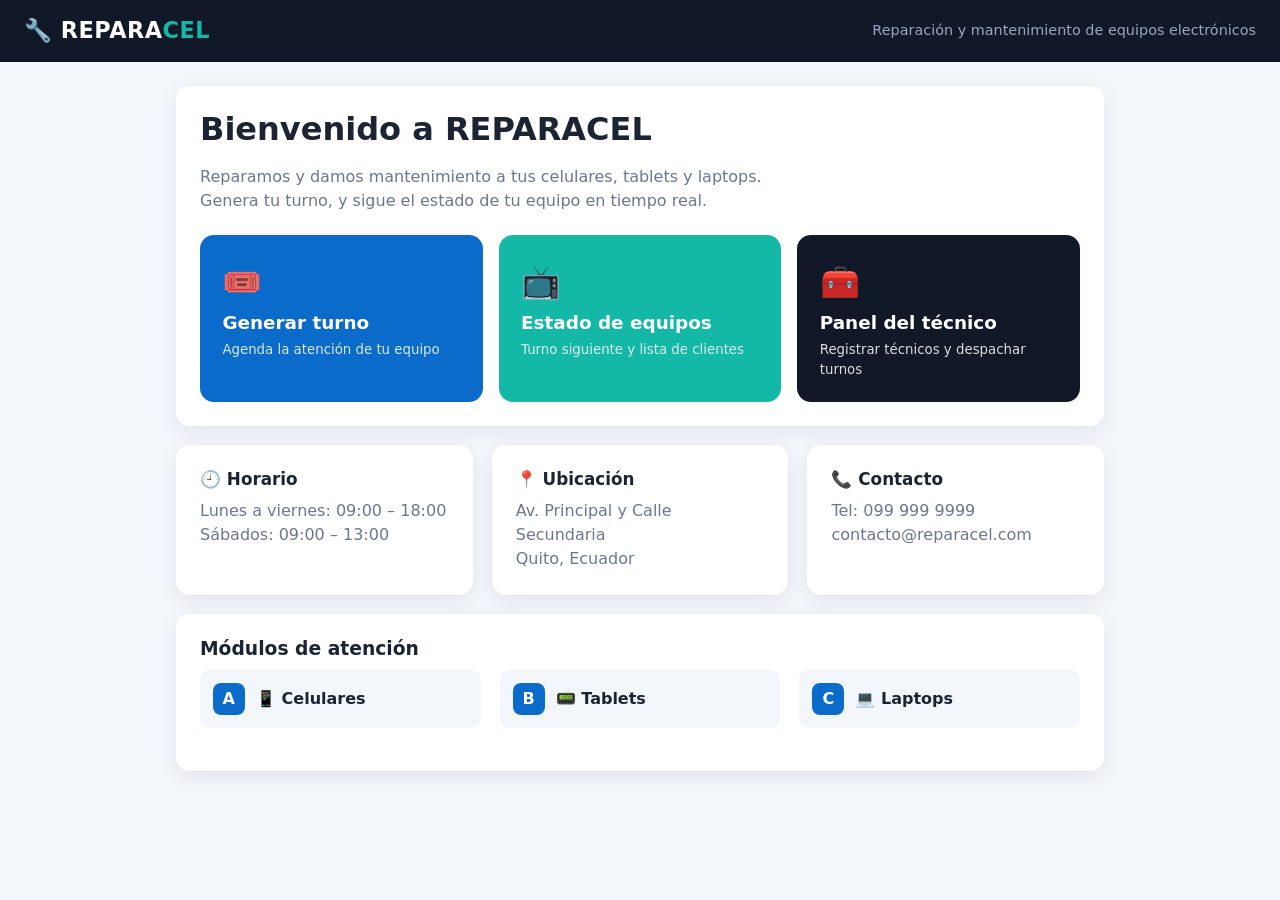
==== index.html @ 3fe68498 "CORRECION" ====
<!DOCTYPE html>
<html lang="es">
<head>
  <meta charset="UTF-8">
  <meta name="viewport" content="width=device-width, initial-scale=1">
  <title>REPARACEL | Toma de turnos</title>
  <link rel="stylesheet" href="styles.css">
</head>
<body data-page="index">

  <header class="topbar">
    <a class="brand" href="index.html">🔧 REPARA<span>CEL</span></a>
    <span class="topbar-sub">Reparación y mantenimiento de equipos electrónicos</span>
  </header>

  <main class="container">

    <!-- ========== PANTALLA 1: INICIO ========== -->
    <section id="vista-inicio">
      <div class="hero card">
        <h1>Bienvenido a REPARACEL</h1>
        <p>Reparamos y damos mantenimiento a tus celulares, tablets y laptops.
           Genera tu turno, y sigue el estado de tu equipo en tiempo real.</p>

        <div class="acciones">
          <a class="btn-grande" href="#turno" id="btn-generar">
            <span class="ico">🎟️</span><strong>Generar turno</strong><small>Agenda la atención de tu equipo</small>
          </a>
          <a class="btn-grande alt" href="pantalla.html">
            <span class="ico">📺</span><strong>Estado de equipos</strong><small>Turno siguiente y lista de clientes</small>
          </a>
          <a class="btn-grande dark" href="tecnico.html">
            <span class="ico">🧰</span><strong>Panel del técnico</strong><small>Registrar técnicos y despachar turnos</small>
          </a>
        </div>
      </div>

      <div class="grid-3">
        <article class="card info">
          <h3>🕘 Horario</h3>
          <p>Lunes a viernes: 09:00 – 18:00<br>Sábados: 09:00 – 13:00</p>
        </article>
        <article class="card info">
          <h3>📍 Ubicación</h3>
          <p>Av. Principal y Calle Secundaria<br>Quito, Ecuador</p>
        </article>
        <article class="card info">
          <h3>📞 Contacto</h3>
          <p>Tel: 099 999 9999<br>contacto@reparacel.com</p>
        </article>
      </div>

      <div class="card">
        <h3>Módulos de atención</h3>
        <div class="grid-3">
          <div class="mod-info"><span class="letra">A</span> 📱 Celulares</div>
          <div class="mod-info"><span class="letra">B</span> 📟 Tablets</div>
          <div class="mod-info"><span class="letra">C</span> 💻 Laptops</div>
        </div>
      </div>
    </section>

    <!-- ========== PANTALLA 2: GENERAR TURNO ========== -->
    <section id="vista-turno" hidden>
      <a class="volver" href="#">← Volver al inicio</a>

      <div class="card form-card" id="bloque-form">
        <h2>Generar turno</h2>
        <form id="form-turno" novalidate>
          <label for="cedula">Cédula</label>
          <input id="cedula" name="cedula" inputmode="numeric" maxlength="10" placeholder="10 dígitos" autocomplete="off" required>

          <label>Tipo de dispositivo</label>
          <div class="opciones">
            <label class="opcion"><input type="radio" name="dispositivo" value="celular" checked><span>📱<br>Celular</span></label>
            <label class="opcion"><input type="radio" name="dispositivo" value="tablet"><span>📟<br>Tablet</span></label>
            <label class="opcion"><input type="radio" name="dispositivo" value="laptop"><span>💻<br>Laptop</span></label>
          </div>
          <p class="hint" id="hint-modulo">Se asignará al Módulo A</p>

          <label for="dano">Daño o servicio requerido</label>
          <select id="dano" name="dano" required></select>

          <p class="error" id="error-form" role="alert"></p>
          <button class="btn" type="submit">Generar mi turno</button>
        </form>
      </div>

      <div class="card ticket" id="bloque-ticket" hidden>
        <p class="ticket-label">Tu turno es</p>
        <div class="ticket-codigo" id="ticket-codigo">A-001</div>
        <p id="ticket-detalle"></p>
        <div class="acciones-fila">
          <a class="btn" href="pantalla.html">Ver estado de equipos</a>
          <button class="btn secundario" id="btn-otro" type="button">Generar otro turno</button>
        </div>
      </div>
    </section>

  </main>

  <script src="app.js"></script>
</body>
</html>
---- styles.css ----
:root {
  --bg: #f3f6fb;
  --card: #ffffff;
  --text: #1c2433;
  --muted: #6b7690;
  --primary: #0b6bcb;
  --primary-d: #084f97;
  --accent: #14b8a6;
  --dark: #111827;
  --border: #e3e8f2;
  --espera: #f59e0b;
  --siguiente: #0b6bcb;
  --reparando: #8b5cf6;
  --listo: #16a34a;
  --danger: #dc2626;
  --radius: 14px;
  --shadow: 0 6px 20px rgba(20, 35, 70, .08);
}

* { box-sizing: border-box; }

body {
  margin: 0;
  font-family: "Segoe UI", system-ui, -apple-system, Roboto, sans-serif;
  background: var(--bg);
  color: var(--text);
  line-height: 1.5;
}

[hidden] { display: none !important; }
a { color: inherit; text-decoration: none; }

/* ---------- Barra superior ---------- */
.topbar {
  display: flex; align-items: center; justify-content: space-between; flex-wrap: wrap; gap: .6rem;
  padding: .9rem 1.5rem;
  background: var(--dark); color: #fff;
}
.brand { font-size: 1.4rem; font-weight: 800; letter-spacing: .5px; }
.brand span { color: var(--accent); }
.topbar-sub { color: #9aa6c2; font-size: .9rem; }
.topbar-right { display: flex; align-items: center; gap: 1rem; flex-wrap: wrap; }
.link-top { color: #cbd5f0; font-size: .9rem; }
.link-top:hover { color: #fff; }
.reloj { font-variant-numeric: tabular-nums; font-weight: 600; }
.chip { background: #1f2a44; padding: .25rem .7rem; border-radius: 99px; font-size: .8rem; }

/* ---------- Layout ---------- */
.container { max-width: 960px; margin: 0 auto; padding: 1.5rem 1rem 3rem; }
.container.wide { max-width: 1280px; }
.card { background: var(--card); border-radius: var(--radius); box-shadow: var(--shadow); padding: 1.5rem; margin-bottom: 1.2rem; }
.card-head { display: flex; justify-content: space-between; align-items: center; flex-wrap: wrap; gap: .8rem; margin-bottom: .8rem; }
h1, h2, h3 { margin: 0 0 .6rem; line-height: 1.2; }
.mt { margin-top: 1.6rem; }
.grid-3 { display: grid; gap: 1.2rem; grid-template-columns: repeat(auto-fit, minmax(220px, 1fr)); margin-bottom: 1.2rem; }
.grid-3 .card { margin-bottom: 0; }
.grid-tec { display: grid; gap: 1.2rem; grid-template-columns: 360px 1fr; align-items: start; }
@media (max-width: 900px) { .grid-tec { grid-template-columns: 1fr; } }

/* ---------- Inicio ---------- */
.hero h1 { font-size: 2rem; }
.hero p { color: var(--muted); max-width: 60ch; }
.acciones { display: grid; gap: 1rem; grid-template-columns: repeat(auto-fit, minmax(230px, 1fr)); margin-top: 1.4rem; }
.btn-grande {
  display: flex; flex-direction: column; gap: .2rem; padding: 1.4rem;
  border-radius: var(--radius); color: #fff; background: var(--primary);
  transition: transform .15s, box-shadow .15s;
}
.btn-grande:hover { transform: translateY(-3px); box-shadow: 0 10px 24px rgba(11, 107, 203, .35); }
.btn-grande.alt { background: var(--accent); }
.btn-grande.dark { background: var(--dark); }
.btn-grande .ico { font-size: 2rem; }
.btn-grande strong { font-size: 1.15rem; }
.btn-grande small { opacity: .85; }
.info h3 { font-size: 1.05rem; }
.info p { margin: 0; color: var(--muted); }
.mod-info { display: flex; align-items: center; gap: .7rem; font-weight: 600; padding: .8rem; background: var(--bg); border-radius: 10px; }
.letra { display: inline-grid; place-items: center; width: 2rem; height: 2rem; border-radius: 8px; background: var(--primary); color: #fff; font-weight: 800; }

/* ---------- Formularios ---------- */
.form-card { max-width: 560px; margin-inline: auto; }
.volver { display: inline-block; margin-bottom: 1rem; color: var(--primary); font-weight: 600; }
label { display: block; font-weight: 600; margin: 1rem 0 .35rem; font-size: .92rem; }
input[type="text"], input:not([type]), input[inputmode], textarea, select {
  width: 100%; padding: .7rem .8rem; border: 1.5px solid var(--border); border-radius: 10px;
  font: inherit; background: #fff; color: inherit;
}
input:focus, textarea:focus, select:focus { outline: none; border-color: var(--primary); box-shadow: 0 0 0 3px rgba(11, 107, 203, .15); }
textarea { resize: vertical; }

.opciones { display: grid; grid-template-columns: repeat(3, 1fr); gap: .7rem; }
.opcion { margin: 0; cursor: pointer; }
.opcion input { position: absolute; opacity: 0; }
.opcion span {
  display: block; text-align: center; padding: .9rem .4rem; border: 2px solid var(--border);
  border-radius: 12px; font-weight: 600; transition: .15s;
}
.opcion input:checked + span { border-color: var(--primary); background: #eaf3ff; color: var(--primary-d); }
.hint { color: var(--muted); font-size: .88rem; margin: .5rem 0 0; }
.error { color: var(--danger); font-size: .9rem; min-height: 1.2rem; margin: .8rem 0 0; font-weight: 600; }

.checks { display: grid; gap: .4rem; }
.checks label { margin: 0; font-weight: 500; display: flex; align-items: center; gap: .5rem; }

.btn {
  display: inline-block; border: 0; cursor: pointer; font: inherit; font-weight: 700;
  background: var(--primary); color: #fff; padding: .8rem 1.4rem; border-radius: 10px; transition: .15s;
}
.btn:hover { background: var(--primary-d); }
.btn.secundario { background: #e8edf7; color: var(--text); }
.btn.secundario:hover { background: #d9e0ef; }
.btn.peligro { background: #fde8e8; color: var(--danger); }
.btn.peligro:hover { background: #fbd0d0; }
form .btn { width: 100%; margin-top: .6rem; }
.acciones-fila { display: flex; gap: .8rem; flex-wrap: wrap; justify-content: center; margin-top: 1rem; }

/* ---------- Ticket ---------- */
.ticket { max-width: 460px; margin: 0 auto; text-align: center; border: 3px dashed var(--primary); }
.ticket-label { margin: 0; color: var(--muted); }
.ticket-codigo { font-size: 4.5rem; font-weight: 900; color: var(--primary); letter-spacing: 2px; }

/* ---------- Tablas ---------- */
.tabla-wrap { overflow-x: auto; }
table { width: 100%; border-collapse: collapse; min-width: 640px; }
th { text-align: left; font-size: .8rem; text-transform: uppercase; letter-spacing: .5px; color: var(--muted); padding: .6rem .7rem; border-bottom: 2px solid var(--border); }
td { padding: .7rem; border-bottom: 1px solid var(--border); vertical-align: middle; }
tbody tr:hover { background: #fafcff; }
td.codigo { font-weight: 800; font-size: 1.05rem; }
td.vacio { text-align: center; color: var(--muted); padding: 2rem; }

.badge { display: inline-block; padding: .25rem .7rem; border-radius: 99px; font-size: .8rem; font-weight: 700; color: #fff; }
.badge.espera { background: var(--espera); }
.badge.siguiente { background: var(--siguiente); }
.badge.reparando { background: var(--reparando); }
.badge.listo { background: var(--listo); }
.leyenda { display: flex; gap: .4rem; flex-wrap: wrap; }

@keyframes flash { 0% { background: #fff6c7; } 100% { background: transparent; } }
tr.flash { animation: flash 1.6s ease-out; }

/* ---------- Pantalla cliente: módulos ---------- */
.modulos { display: grid; gap: 1.2rem; grid-template-columns: repeat(auto-fit, minmax(280px, 1fr)); margin-bottom: 1.2rem; }
.modulo { background: var(--card); border-radius: var(--radius); box-shadow: var(--shadow); overflow: hidden; }
.modulo-head { display: flex; align-items: center; justify-content: space-between; padding: .9rem 1.2rem; background: var(--dark); color: #fff; }
.modulo-head strong { font-size: 1.1rem; }
.modulo-body { padding: 1.2rem; display: grid; gap: .9rem; }
.slot { display: flex; justify-content: space-between; align-items: center; }
.slot small { color: var(--muted); display: block; text-transform: uppercase; letter-spacing: .5px; font-size: .72rem; }
.slot .num { font-size: 2.6rem; font-weight: 900; line-height: 1; }
.slot .num.siguiente { color: var(--siguiente); }
.slot .num.reparando { color: var(--reparando); }
.slot .num.nada { color: #c3cadb; }
.modulo-foot { padding: .7rem 1.2rem; background: var(--bg); color: var(--muted); font-size: .88rem; }
.modulo.pulso { animation: flash 1.6s ease-out; }

/* ---------- Técnico ---------- */
.lista-tec { list-style: none; padding: 0; margin: 0; display: grid; gap: .6rem; }
.lista-tec li { display: flex; justify-content: space-between; align-items: center; gap: .6rem; padding: .7rem .8rem; background: var(--bg); border-radius: 10px; }
.lista-tec small { color: var(--muted); display: block; }
.lista-tec .vacio { color: var(--muted); justify-content: center; }
.btn-x { border: 0; background: transparent; color: var(--danger); cursor: pointer; font-size: 1.1rem; }

.switch { display: inline-flex; background: var(--bg); border-radius: 10px; padding: 4px; }
.switch button { border: 0; background: transparent; font: inherit; font-weight: 600; padding: .5rem .9rem; border-radius: 8px; cursor: pointer; color: var(--muted); }
.switch button.on { background: var(--primary); color: #fff; }

.fila-tec { display: flex; align-items: center; gap: .8rem; margin: .8rem 0; flex-wrap: wrap; }
.fila-tec label { margin: 0; }
.fila-tec select { max-width: 300px; }

.btn-accion { border: 0; cursor: pointer; font: inherit; font-weight: 700; font-size: .82rem; padding: .4rem .7rem; border-radius: 8px; background: var(--primary); color: #fff; margin-right: .3rem; }
.btn-accion.ok { background: var(--listo); }
.btn-accion:disabled { background: #cfd6e6; cursor: not-allowed; }

/* ---------- Toast ---------- */
.toast {
  position: fixed; bottom: 1.2rem; left: 50%; transform: translateX(-50%) translateY(20px);
  background: var(--dark); color: #fff; padding: .8rem 1.3rem; border-radius: 10px;
  opacity: 0; transition: .25s; z-index: 50; max-width: 90vw;
}
.toast.show { opacity: 1; transform: translateX(-50%); }
.toast.err { background: var(--danger); }

/* ---------- Técnicos dentro de cada módulo (pantalla cliente) ---------- */
.modulo-tec { display: flex; flex-wrap: wrap; gap: .4rem; padding: .8rem 1.2rem 0; }
.tec-chip { background: #e6f6f3; color: #0b7a6c; font-weight: 700; font-size: .9rem; padding: .3rem .75rem; border-radius: 99px; }
.tec-vacio { color: var(--muted); font-size: .85rem; font-style: italic; }
.nuevo { background: var(--accent); color: #fff; font-size: .65rem; padding: .1rem .45rem; border-radius: 99px; margin-left: .5rem; text-transform: uppercase; vertical-align: middle; }
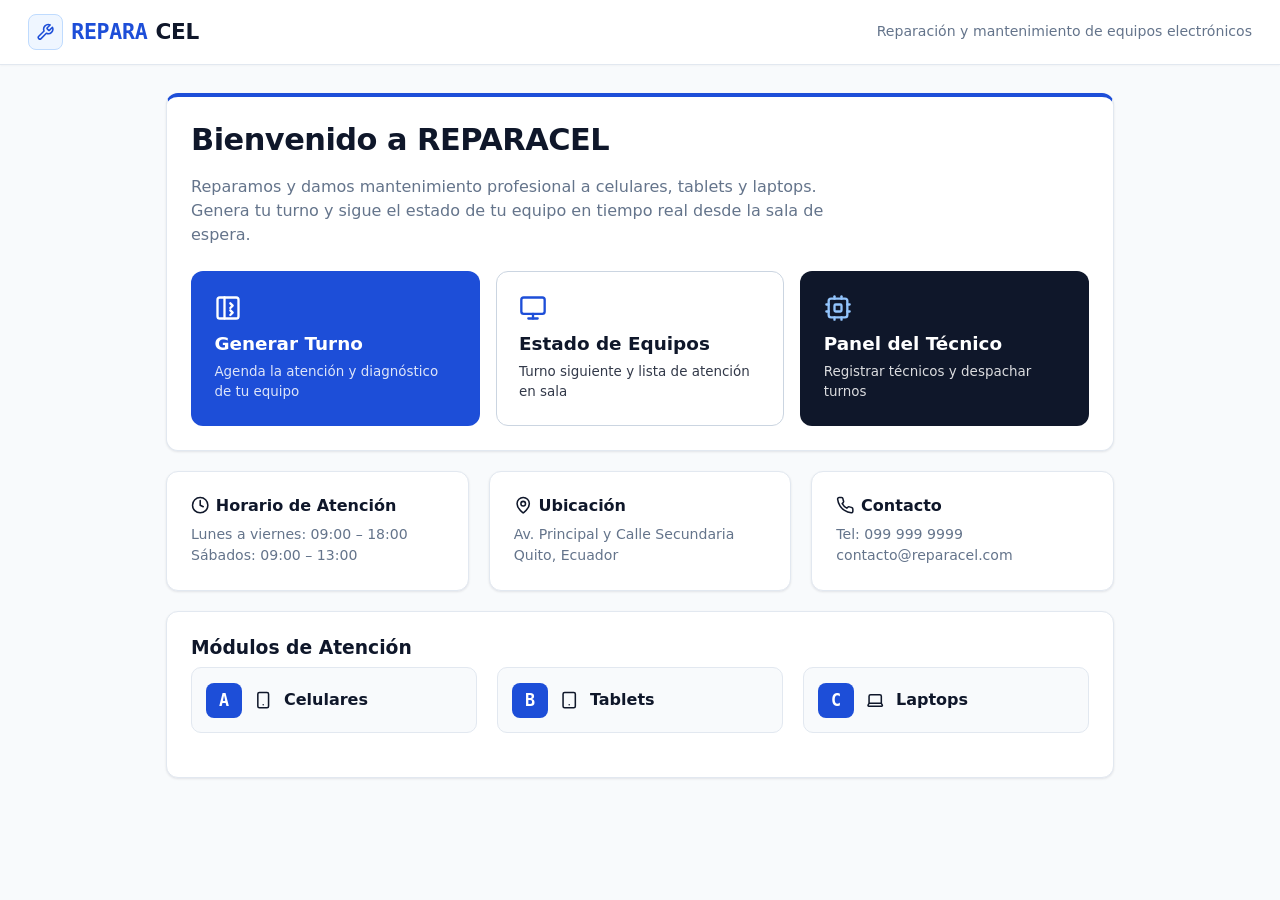
==== commit ad279fa5: "MEJORA DE LA INTERFAZ, USO DE ICONOS" ====
--- a/index.html
+++ b/index.html
@@ -3,13 +3,18 @@
 <head>
   <meta charset="UTF-8">
   <meta name="viewport" content="width=device-width, initial-scale=1">
-  <title>REPARACEL | Toma de turnos</title>
+  <title>REPARACEL | Toma de Turnos</title>
   <link rel="stylesheet" href="styles.css">
 </head>
 <body data-page="index">
 
   <header class="topbar">
-    <a class="brand" href="index.html">🔧 REPARA<span>CEL</span></a>
+    <a class="brand" href="index.html">
+      <span class="brand-logo">
+        <svg class="ico-svg" viewBox="0 0 24 24" fill="none" stroke="currentColor" stroke-width="2" stroke-linecap="round" stroke-linejoin="round"><path d="M14.7 6.3a1 1 0 0 0 0 1.4l1.6 1.6a1 1 0 0 0 1.4 0l3.77-3.77a6 6 0 0 1-7.94 7.94l-6.91 6.91a2.12 2.12 0 0 1-3-3l6.91-6.91a6 6 0 0 1 7.94-7.94l-3.76 3.76z"/></svg>
+      </span>
+      <span>REPARA</span>CEL
+    </a>
     <span class="topbar-sub">Reparación y mantenimiento de equipos electrónicos</span>
   </header>
 
@@ -19,70 +24,120 @@
     <section id="vista-inicio">
       <div class="hero card">
         <h1>Bienvenido a REPARACEL</h1>
-        <p>Reparamos y damos mantenimiento a tus celulares, tablets y laptops.
-           Genera tu turno, y sigue el estado de tu equipo en tiempo real.</p>
+        <p>Reparamos y damos mantenimiento profesional a celulares, tablets y laptops.
+           Genera tu turno y sigue el estado de tu equipo en tiempo real desde la sala de espera.</p>
 
         <div class="acciones">
           <a class="btn-grande" href="#turno" id="btn-generar">
-            <span class="ico">🎟️</span><strong>Generar turno</strong><small>Agenda la atención de tu equipo</small>
+            <svg class="ico-svg lg" viewBox="0 0 24 24" fill="none" stroke="currentColor" stroke-width="2" stroke-linecap="round" stroke-linejoin="round"><rect width="18" height="18" x="3" y="3" rx="2"/><path d="M9 3v18"/><path d="m14 8 2 2-2 2"/><path d="m14 14 2 2-2 2"/></svg>
+            <strong>Generar Turno</strong>
+            <small>Agenda la atención y diagnóstico de tu equipo</small>
           </a>
           <a class="btn-grande alt" href="pantalla.html">
-            <span class="ico">📺</span><strong>Estado de equipos</strong><small>Turno siguiente y lista de clientes</small>
+            <svg class="ico-svg lg" viewBox="0 0 24 24" fill="none" stroke="currentColor" stroke-width="2" stroke-linecap="round" stroke-linejoin="round"><rect width="20" height="14" x="2" y="3" rx="2"/><line x1="8" x2="16" y1="21" y2="21"/><line x1="12" x2="12" y1="17" y2="21"/></svg>
+            <strong>Estado de Equipos</strong>
+            <small>Turno siguiente y lista de atención en sala</small>
           </a>
           <a class="btn-grande dark" href="tecnico.html">
-            <span class="ico">🧰</span><strong>Panel del técnico</strong><small>Registrar técnicos y despachar turnos</small>
+            <svg class="ico-svg lg" viewBox="0 0 24 24" fill="none" stroke="currentColor" stroke-width="2" stroke-linecap="round" stroke-linejoin="round"><rect width="16" height="16" x="4" y="4" rx="2"/><rect width="6" height="6" x="9" y="9" rx="1"/><path d="M15 2v2"/><path d="M15 20v2"/><path d="M2 15h2"/><path d="M2 9h2"/><path d="M20 15h2"/><path d="M20 9h2"/><path d="M9 2v2"/><path d="M9 20v2"/></svg>
+            <strong>Panel del Técnico</strong>
+            <small>Registrar técnicos y despachar turnos</small>
           </a>
         </div>
       </div>
 
       <div class="grid-3">
         <article class="card info">
-          <h3>🕘 Horario</h3>
+          <h3>
+            <svg class="ico-svg" viewBox="0 0 24 24" fill="none" stroke="currentColor" stroke-width="2" stroke-linecap="round" stroke-linejoin="round"><circle cx="12" cy="12" r="10"/><polyline points="12 6 12 12 16 14"/></svg>
+            <span>Horario de Atención</span>
+          </h3>
           <p>Lunes a viernes: 09:00 – 18:00<br>Sábados: 09:00 – 13:00</p>
         </article>
+
         <article class="card info">
-          <h3>📍 Ubicación</h3>
+          <h3>
+            <svg class="ico-svg" viewBox="0 0 24 24" fill="none" stroke="currentColor" stroke-width="2" stroke-linecap="round" stroke-linejoin="round"><path d="M20 10c0 4.993-5.539 10.193-7.399 11.799a1 1 0 0 1-1.202 0C9.539 20.193 4 14.993 4 10a8 8 0 0 1 16 0"/><circle cx="12" cy="10" r="3"/></svg>
+            <span>Ubicación</span>
+          </h3>
           <p>Av. Principal y Calle Secundaria<br>Quito, Ecuador</p>
         </article>
+
         <article class="card info">
-          <h3>📞 Contacto</h3>
+          <h3>
+            <svg class="ico-svg" viewBox="0 0 24 24" fill="none" stroke="currentColor" stroke-width="2" stroke-linecap="round" stroke-linejoin="round"><path d="M22 16.92v3a2 2 0 0 1-2.18 2 19.79 19.79 0 0 1-8.63-3.07 19.5 19.5 0 0 1-6-6 19.79 19.79 0 0 1-3.07-8.67A2 2 0 0 1 4.11 2h3a2 2 0 0 1 2 1.72 12.84 12.84 0 0 0 .7 2.81 2 2 0 0 1-.45 2.11L8.09 9.91a16 16 0 0 0 6 6l1.27-1.27a2 2 0 0 1 2.11-.45 12.84 12.84 0 0 0 2.81.7A2 2 0 0 1 22 16.92z"/></svg>
+            <span>Contacto</span>
+          </h3>
           <p>Tel: 099 999 9999<br>contacto@reparacel.com</p>
         </article>
       </div>
 
       <div class="card">
-        <h3>Módulos de atención</h3>
+        <h3>Módulos de Atención</h3>
         <div class="grid-3">
-          <div class="mod-info"><span class="letra">A</span> 📱 Celulares</div>
-          <div class="mod-info"><span class="letra">B</span> 📟 Tablets</div>
-          <div class="mod-info"><span class="letra">C</span> 💻 Laptops</div>
+          <div class="mod-info">
+            <span class="letra">A</span>
+            <svg class="ico-svg" viewBox="0 0 24 24" fill="none" stroke="currentColor" stroke-width="2" stroke-linecap="round" stroke-linejoin="round"><rect width="14" height="20" x="5" y="2" rx="2" ry="2"/><path d="M12 18h.01"/></svg>
+            <span>Celulares</span>
+          </div>
+          <div class="mod-info">
+            <span class="letra">B</span>
+            <svg class="ico-svg" viewBox="0 0 24 24" fill="none" stroke="currentColor" stroke-width="2" stroke-linecap="round" stroke-linejoin="round"><rect width="16" height="20" x="4" y="2" rx="2" ry="2"/><line x1="12" x2="12.01" y1="18" y2="18"/></svg>
+            <span>Tablets</span>
+          </div>
+          <div class="mod-info">
+            <span class="letra">C</span>
+            <svg class="ico-svg" viewBox="0 0 24 24" fill="none" stroke="currentColor" stroke-width="2" stroke-linecap="round" stroke-linejoin="round"><path d="M20 16V7a2 2 0 0 0-2-2H6a2 2 0 0 0-2 2v9m16 0H4m16 0 1.28 2.55a1 1 0 0 1-.9 1.45H3.62a1 1 0 0 1-.9-1.45L4 16"/></svg>
+            <span>Laptops</span>
+          </div>
         </div>
       </div>
     </section>
 
     <!-- ========== PANTALLA 2: GENERAR TURNO ========== -->
     <section id="vista-turno" hidden>
-      <a class="volver" href="#">← Volver al inicio</a>
+      <a class="volver" href="#">
+        <svg class="ico-svg" viewBox="0 0 24 24" fill="none" stroke="currentColor" stroke-width="2" stroke-linecap="round" stroke-linejoin="round"><path d="m12 19-7-7 7-7"/><path d="M19 12H5"/></svg>
+        <span>Volver al inicio</span>
+      </a>
 
       <div class="card form-card" id="bloque-form">
-        <h2>Generar turno</h2>
+        <h2>Generar Turno</h2>
         <form id="form-turno" novalidate>
-          <label for="cedula">Cédula</label>
-          <input id="cedula" name="cedula" inputmode="numeric" maxlength="10" placeholder="10 dígitos" autocomplete="off" required>
+          <label for="cedula">Cédula de Identidad</label>
+          <input id="cedula" name="cedula" inputmode="numeric" maxlength="10" placeholder="10 dígitos numéricos" autocomplete="off" required>
 
-          <label>Tipo de dispositivo</label>
+          <label>Tipo de Dispositivo</label>
           <div class="opciones">
-            <label class="opcion"><input type="radio" name="dispositivo" value="celular" checked><span>📱<br>Celular</span></label>
-            <label class="opcion"><input type="radio" name="dispositivo" value="tablet"><span>📟<br>Tablet</span></label>
-            <label class="opcion"><input type="radio" name="dispositivo" value="laptop"><span>💻<br>Laptop</span></label>
+            <label class="opcion">
+              <input type="radio" name="dispositivo" value="celular" checked>
+              <span>
+                <svg class="ico-svg" viewBox="0 0 24 24" fill="none" stroke="currentColor" stroke-width="2" stroke-linecap="round" stroke-linejoin="round"><rect width="14" height="20" x="5" y="2" rx="2" ry="2"/><path d="M12 18h.01"/></svg>
+                <span>Celular</span>
+              </span>
+            </label>
+            <label class="opcion">
+              <input type="radio" name="dispositivo" value="tablet">
+              <span>
+                <svg class="ico-svg" viewBox="0 0 24 24" fill="none" stroke="currentColor" stroke-width="2" stroke-linecap="round" stroke-linejoin="round"><rect width="16" height="20" x="4" y="2" rx="2" ry="2"/><line x1="12" x2="12.01" y1="18" y2="18"/></svg>
+                <span>Tablet</span>
+              </span>
+            </label>
+            <label class="opcion">
+              <input type="radio" name="dispositivo" value="laptop">
+              <span>
+                <svg class="ico-svg" viewBox="0 0 24 24" fill="none" stroke="currentColor" stroke-width="2" stroke-linecap="round" stroke-linejoin="round"><path d="M20 16V7a2 2 0 0 0-2-2H6a2 2 0 0 0-2 2v9m16 0H4m16 0 1.28 2.55a1 1 0 0 1-.9 1.45H3.62a1 1 0 0 1-.9-1.45L4 16"/></svg>
+                <span>Laptop</span>
+              </span>
+            </label>
           </div>
-          <p class="hint" id="hint-modulo">Se asignará al Módulo A</p>
+          <p class="hint" id="hint-modulo">Asignación automática: Módulo A</p>
 
-          <label for="dano">Daño o servicio requerido</label>
+          <label for="dano">Daño o Servicio Requerido</label>
           <select id="dano" name="dano" required></select>
 
           <p class="error" id="error-form" role="alert"></p>
-          <button class="btn" type="submit">Generar mi turno</button>
+          <button class="btn" type="submit">Generar mi Turno</button>
         </form>
       </div>
 
@@ -91,8 +146,8 @@
         <div class="ticket-codigo" id="ticket-codigo">A-001</div>
         <p id="ticket-detalle"></p>
         <div class="acciones-fila">
-          <a class="btn" href="pantalla.html">Ver estado de equipos</a>
-          <button class="btn secundario" id="btn-otro" type="button">Generar otro turno</button>
+          <a class="btn" href="pantalla.html">Ver Estado de Equipos</a>
+          <button class="btn secundario" id="btn-otro" type="button">Generar Otro Turno</button>
         </div>
       </div>
     </section>
@@ -101,4 +156,4 @@
 
   <script src="app.js"></script>
 </body>
-</html>
+</html>
--- a/styles.css
+++ b/styles.css
@@ -1,188 +1,973 @@
+/* =====================================================================
+   REPARACEL - Estilos Técnicos Profesionales (Diseño Claro de Alta Visibilidad)
+   ===================================================================== */
+
 :root {
-  --bg: #f3f6fb;
+  --bg: #f8fafc;
   --card: #ffffff;
-  --text: #1c2433;
-  --muted: #6b7690;
-  --primary: #0b6bcb;
-  --primary-d: #084f97;
-  --accent: #14b8a6;
-  --dark: #111827;
-  --border: #e3e8f2;
-  --espera: #f59e0b;
-  --siguiente: #0b6bcb;
-  --reparando: #8b5cf6;
-  --listo: #16a34a;
+  --text: #0f172a;
+  --muted: #64748b;
+  --primary: #1d4ed8;       /* Azul técnico corporativo */
+  --primary-d: #1e40af;
+  --accent: #0284c7;
+  --dark: #0f172a;
+  --border: #e2e8f0;
+  --border-strong: #cbd5e1;
+
+  /* Estados con contraste profesional bajo luz natural */
+  --espera-bg: #fffbeb;
+  --espera-border: #fde68a;
+  --espera-text: #92400e;
+
+  --siguiente-bg: #eff6ff;
+  --siguiente-border: #93c5fd;
+  --siguiente-text: #1e3a8a;
+
+  --reparando-bg: #faf5ff;
+  --reparando-border: #d8b4fe;
+  --reparando-text: #581c87;
+
+  --listo-bg: #f0fdf4;
+  --listo-border: #86efac;
+  --listo-text: #14532d;
+
   --danger: #dc2626;
-  --radius: 14px;
-  --shadow: 0 6px 20px rgba(20, 35, 70, .08);
+  --radius: 12px;
+  --shadow: 0 1px 3px rgba(15, 23, 42, 0.06), 0 1px 2px rgba(15, 23, 42, 0.04);
+  --shadow-lg: 0 4px 6px -1px rgba(15, 23, 42, 0.08), 0 2px 4px -2px rgba(15, 23, 42, 0.05);
 }
 
 * { box-sizing: border-box; }
 
 body {
   margin: 0;
-  font-family: "Segoe UI", system-ui, -apple-system, Roboto, sans-serif;
+  font-family: "Plus Jakarta Sans", "Segoe UI", system-ui, -apple-system, Roboto, sans-serif;
   background: var(--bg);
   color: var(--text);
   line-height: 1.5;
+  -webkit-font-smoothing: antialiased;
 }
 
 [hidden] { display: none !important; }
 a { color: inherit; text-decoration: none; }
 
-/* ---------- Barra superior ---------- */
+/* ---------- Iconos SVG Inline ---------- */
+.ico-svg {
+  display: inline-block;
+  width: 1.15rem;
+  height: 1.15rem;
+  vertical-align: -0.18em;
+  stroke-width: 2;
+  color: currentColor;
+}
+
+.ico-svg.lg {
+  width: 1.75rem;
+  height: 1.75rem;
+}
+
+/* ---------- Barra Superior (Topbar) ---------- */
 .topbar {
-  display: flex; align-items: center; justify-content: space-between; flex-wrap: wrap; gap: .6rem;
-  padding: .9rem 1.5rem;
-  background: var(--dark); color: #fff;
-}
-.brand { font-size: 1.4rem; font-weight: 800; letter-spacing: .5px; }
-.brand span { color: var(--accent); }
-.topbar-sub { color: #9aa6c2; font-size: .9rem; }
-.topbar-right { display: flex; align-items: center; gap: 1rem; flex-wrap: wrap; }
-.link-top { color: #cbd5f0; font-size: .9rem; }
-.link-top:hover { color: #fff; }
-.reloj { font-variant-numeric: tabular-nums; font-weight: 600; }
-.chip { background: #1f2a44; padding: .25rem .7rem; border-radius: 99px; font-size: .8rem; }
-
-/* ---------- Layout ---------- */
-.container { max-width: 960px; margin: 0 auto; padding: 1.5rem 1rem 3rem; }
-.container.wide { max-width: 1280px; }
-.card { background: var(--card); border-radius: var(--radius); box-shadow: var(--shadow); padding: 1.5rem; margin-bottom: 1.2rem; }
-.card-head { display: flex; justify-content: space-between; align-items: center; flex-wrap: wrap; gap: .8rem; margin-bottom: .8rem; }
-h1, h2, h3 { margin: 0 0 .6rem; line-height: 1.2; }
+  display: flex;
+  align-items: center;
+  justify-content: space-between;
+  flex-wrap: wrap;
+  gap: 0.75rem;
+  padding: 0.9rem 1.75rem;
+  background: #ffffff;
+  border-bottom: 1px solid var(--border);
+  color: var(--text);
+  box-shadow: 0 1px 2px rgba(0,0,0,0.03);
+}
+
+.brand {
+  display: inline-flex;
+  align-items: center;
+  gap: 0.5rem;
+  font-size: 1.35rem;
+  font-weight: 800;
+  letter-spacing: -0.3px;
+  color: var(--text);
+}
+
+.brand .brand-logo {
+  display: inline-grid;
+  place-items: center;
+  width: 2.2rem;
+  height: 2.2rem;
+  border-radius: 8px;
+  background: #eff6ff;
+  border: 1px solid #bfdbfe;
+  color: var(--primary);
+}
+
+.brand span {
+  color: var(--primary);
+  font-family: monospace;
+}
+
+.topbar-sub {
+  color: var(--muted);
+  font-size: 0.88rem;
+  font-weight: 500;
+}
+
+.topbar-right {
+  display: flex;
+  align-items: center;
+  gap: 0.9rem;
+  flex-wrap: wrap;
+}
+
+.link-top {
+  display: inline-flex;
+  align-items: center;
+  gap: 0.35rem;
+  padding: 0.35rem 0.75rem;
+  border-radius: 6px;
+  border: 1px solid var(--border);
+  background: #fff;
+  color: var(--text);
+  font-size: 0.84rem;
+  font-weight: 600;
+  transition: 0.15s;
+}
+
+.link-top:hover {
+  background: #f1f5f9;
+  border-color: #cbd5e1;
+}
+
+.reloj {
+  font-variant-numeric: tabular-nums;
+  font-family: monospace;
+  font-weight: 700;
+  font-size: 0.92rem;
+  padding: 0.3rem 0.65rem;
+  border-radius: 6px;
+  background: #f1f5f9;
+  border: 1px solid var(--border);
+  color: #334155;
+}
+
+.chip {
+  background: #f1f5f9;
+  color: #334155;
+  border: 1px solid var(--border);
+  padding: 0.3rem 0.75rem;
+  border-radius: 99px;
+  font-size: 0.8rem;
+  font-weight: 600;
+  font-family: monospace;
+}
+
+/* ---------- Layout Contenedores ---------- */
+.container {
+  max-width: 980px;
+  margin: 0 auto;
+  padding: 1.75rem 1rem 3rem;
+}
+
+.container.wide {
+  max-width: 1280px;
+}
+
+.card {
+  background: var(--card);
+  border: 1px solid var(--border);
+  border-radius: var(--radius);
+  box-shadow: var(--shadow);
+  padding: 1.5rem;
+  margin-bottom: 1.25rem;
+}
+
+.card-head {
+  display: flex;
+  justify-content: space-between;
+  align-items: center;
+  flex-wrap: wrap;
+  gap: 0.8rem;
+  margin-bottom: 1rem;
+}
+
+h1, h2, h3 {
+  margin: 0 0 0.5rem;
+  line-height: 1.25;
+  color: var(--text);
+}
+
 .mt { margin-top: 1.6rem; }
-.grid-3 { display: grid; gap: 1.2rem; grid-template-columns: repeat(auto-fit, minmax(220px, 1fr)); margin-bottom: 1.2rem; }
+
+.grid-3 {
+  display: grid;
+  gap: 1.25rem;
+  grid-template-columns: repeat(auto-fit, minmax(220px, 1fr));
+  margin-bottom: 1.25rem;
+}
+
 .grid-3 .card { margin-bottom: 0; }
-.grid-tec { display: grid; gap: 1.2rem; grid-template-columns: 360px 1fr; align-items: start; }
-@media (max-width: 900px) { .grid-tec { grid-template-columns: 1fr; } }
-
-/* ---------- Inicio ---------- */
-.hero h1 { font-size: 2rem; }
-.hero p { color: var(--muted); max-width: 60ch; }
-.acciones { display: grid; gap: 1rem; grid-template-columns: repeat(auto-fit, minmax(230px, 1fr)); margin-top: 1.4rem; }
+
+.grid-tec {
+  display: grid;
+  gap: 1.5rem;
+  grid-template-columns: 380px 1fr;
+  align-items: start;
+}
+
+@media (max-width: 960px) {
+  .grid-tec { grid-template-columns: 1fr; }
+}
+
+/* ---------- Portada (Hero) ---------- */
+.hero {
+  border-top: 4px solid var(--primary);
+}
+
+.hero h1 {
+  font-size: 1.9rem;
+  font-weight: 800;
+  letter-spacing: -0.5px;
+}
+
+.hero p {
+  color: var(--muted);
+  max-width: 65ch;
+  font-size: 1rem;
+}
+
+.acciones {
+  display: grid;
+  gap: 1rem;
+  grid-template-columns: repeat(auto-fit, minmax(240px, 1fr));
+  margin-top: 1.5rem;
+}
+
 .btn-grande {
-  display: flex; flex-direction: column; gap: .2rem; padding: 1.4rem;
-  border-radius: var(--radius); color: #fff; background: var(--primary);
-  transition: transform .15s, box-shadow .15s;
-}
-.btn-grande:hover { transform: translateY(-3px); box-shadow: 0 10px 24px rgba(11, 107, 203, .35); }
-.btn-grande.alt { background: var(--accent); }
-.btn-grande.dark { background: var(--dark); }
-.btn-grande .ico { font-size: 2rem; }
-.btn-grande strong { font-size: 1.15rem; }
-.btn-grande small { opacity: .85; }
-.info h3 { font-size: 1.05rem; }
-.info p { margin: 0; color: var(--muted); }
-.mod-info { display: flex; align-items: center; gap: .7rem; font-weight: 600; padding: .8rem; background: var(--bg); border-radius: 10px; }
-.letra { display: inline-grid; place-items: center; width: 2rem; height: 2rem; border-radius: 8px; background: var(--primary); color: #fff; font-weight: 800; }
+  display: flex;
+  flex-direction: column;
+  gap: 0.25rem;
+  padding: 1.4rem;
+  border-radius: var(--radius);
+  color: #ffffff;
+  background: var(--primary);
+  border: 1px solid transparent;
+  transition: transform 0.15s, box-shadow 0.15s, background-color 0.15s;
+}
+
+.btn-grande:hover {
+  transform: translateY(-2px);
+  box-shadow: 0 8px 16px rgba(29, 78, 216, 0.2);
+  background: var(--primary-d);
+}
+
+.btn-grande.alt {
+  background: #ffffff;
+  color: var(--text);
+  border-color: var(--border-strong);
+}
+
+.btn-grande.alt:hover {
+  background: #f8fafc;
+  box-shadow: 0 8px 16px rgba(15, 23, 42, 0.08);
+}
+
+.btn-grande.alt .ico-svg {
+  color: var(--primary);
+}
+
+.btn-grande.dark {
+  background: #0f172a;
+  color: #ffffff;
+}
+
+.btn-grande.dark:hover {
+  background: #1e293b;
+  box-shadow: 0 8px 16px rgba(15, 23, 42, 0.18);
+}
+
+.btn-grande.dark .ico-svg {
+  color: #93c5fd;
+}
+
+.btn-grande .ico-svg {
+  margin-bottom: 0.25rem;
+}
+
+.btn-grande strong {
+  font-size: 1.15rem;
+  font-weight: 700;
+}
+
+.btn-grande small {
+  opacity: 0.85;
+  font-size: 0.84rem;
+}
+
+.info h3 {
+  font-size: 1rem;
+  font-weight: 700;
+  display: flex;
+  align-items: center;
+  gap: 0.4rem;
+}
+
+.info p {
+  margin: 0;
+  color: var(--muted);
+  font-size: 0.88rem;
+}
+
+.mod-info {
+  display: flex;
+  align-items: center;
+  gap: 0.75rem;
+  font-weight: 600;
+  padding: 0.9rem;
+  background: #f8fafc;
+  border: 1px solid var(--border);
+  border-radius: 10px;
+}
+
+.letra {
+  display: inline-grid;
+  place-items: center;
+  width: 2.2rem;
+  height: 2.2rem;
+  border-radius: 8px;
+  background: var(--primary);
+  color: #ffffff;
+  font-family: monospace;
+  font-weight: 800;
+  font-size: 1.05rem;
+}
 
 /* ---------- Formularios ---------- */
-.form-card { max-width: 560px; margin-inline: auto; }
-.volver { display: inline-block; margin-bottom: 1rem; color: var(--primary); font-weight: 600; }
-label { display: block; font-weight: 600; margin: 1rem 0 .35rem; font-size: .92rem; }
+.form-card {
+  max-width: 540px;
+  margin-inline: auto;
+}
+
+.volver {
+  display: inline-flex;
+  align-items: center;
+  gap: 0.35rem;
+  margin-bottom: 1rem;
+  color: var(--primary);
+  font-weight: 700;
+  font-size: 0.88rem;
+}
+
+.volver:hover {
+  text-decoration: underline;
+}
+
+label {
+  display: block;
+  font-weight: 700;
+  margin: 1.1rem 0 0.4rem;
+  font-size: 0.88rem;
+  color: #334155;
+}
+
 input[type="text"], input:not([type]), input[inputmode], textarea, select {
-  width: 100%; padding: .7rem .8rem; border: 1.5px solid var(--border); border-radius: 10px;
-  font: inherit; background: #fff; color: inherit;
-}
-input:focus, textarea:focus, select:focus { outline: none; border-color: var(--primary); box-shadow: 0 0 0 3px rgba(11, 107, 203, .15); }
-textarea { resize: vertical; }
-
-.opciones { display: grid; grid-template-columns: repeat(3, 1fr); gap: .7rem; }
-.opcion { margin: 0; cursor: pointer; }
-.opcion input { position: absolute; opacity: 0; }
+  width: 100%;
+  padding: 0.75rem 0.85rem;
+  border: 1.5px solid var(--border);
+  border-radius: 8px;
+  font: inherit;
+  font-size: 0.92rem;
+  background: #ffffff;
+  color: inherit;
+  transition: border-color 0.15s, box-shadow 0.15s;
+}
+
+input:focus, textarea:focus, select:focus {
+  outline: none;
+  border-color: var(--primary);
+  box-shadow: 0 0 0 3px rgba(29, 78, 216, 0.12);
+}
+
+.opciones {
+  display: grid;
+  grid-template-columns: repeat(3, 1fr);
+  gap: 0.75rem;
+}
+
+.opcion {
+  margin: 0;
+  cursor: pointer;
+}
+
+.opcion input {
+  position: absolute;
+  opacity: 0;
+}
+
 .opcion span {
-  display: block; text-align: center; padding: .9rem .4rem; border: 2px solid var(--border);
-  border-radius: 12px; font-weight: 600; transition: .15s;
-}
-.opcion input:checked + span { border-color: var(--primary); background: #eaf3ff; color: var(--primary-d); }
-.hint { color: var(--muted); font-size: .88rem; margin: .5rem 0 0; }
-.error { color: var(--danger); font-size: .9rem; min-height: 1.2rem; margin: .8rem 0 0; font-weight: 600; }
-
-.checks { display: grid; gap: .4rem; }
-.checks label { margin: 0; font-weight: 500; display: flex; align-items: center; gap: .5rem; }
+  display: flex;
+  flex-direction: column;
+  align-items: center;
+  justify-content: center;
+  gap: 0.4rem;
+  text-align: center;
+  padding: 1rem 0.5rem;
+  border: 1.5px solid var(--border);
+  background: #ffffff;
+  border-radius: 10px;
+  font-weight: 700;
+  font-size: 0.88rem;
+  color: #475569;
+  transition: 0.15s;
+}
+
+.opcion input:checked + span {
+  border-color: var(--primary);
+  background: #eff6ff;
+  color: var(--primary-d);
+  box-shadow: 0 0 0 1px var(--primary);
+}
+
+.opcion span .ico-svg {
+  width: 1.5rem;
+  height: 1.5rem;
+}
+
+.hint {
+  color: var(--muted);
+  font-size: 0.84rem;
+  margin: 0.5rem 0 0;
+}
+
+.error {
+  color: var(--danger);
+  font-size: 0.88rem;
+  min-height: 1.2rem;
+  margin: 0.8rem 0 0;
+  font-weight: 700;
+}
+
+.checks {
+  display: grid;
+  gap: 0.45rem;
+}
+
+.checks label {
+  margin: 0;
+  font-weight: 600;
+  display: flex;
+  align-items: center;
+  gap: 0.6rem;
+  padding: 0.5rem 0.6rem;
+  border-radius: 6px;
+  cursor: pointer;
+}
+
+.checks label:hover {
+  background: #f1f5f9;
+}
 
 .btn {
-  display: inline-block; border: 0; cursor: pointer; font: inherit; font-weight: 700;
-  background: var(--primary); color: #fff; padding: .8rem 1.4rem; border-radius: 10px; transition: .15s;
-}
-.btn:hover { background: var(--primary-d); }
-.btn.secundario { background: #e8edf7; color: var(--text); }
-.btn.secundario:hover { background: #d9e0ef; }
-.btn.peligro { background: #fde8e8; color: var(--danger); }
-.btn.peligro:hover { background: #fbd0d0; }
-form .btn { width: 100%; margin-top: .6rem; }
-.acciones-fila { display: flex; gap: .8rem; flex-wrap: wrap; justify-content: center; margin-top: 1rem; }
-
-/* ---------- Ticket ---------- */
-.ticket { max-width: 460px; margin: 0 auto; text-align: center; border: 3px dashed var(--primary); }
-.ticket-label { margin: 0; color: var(--muted); }
-.ticket-codigo { font-size: 4.5rem; font-weight: 900; color: var(--primary); letter-spacing: 2px; }
-
-/* ---------- Tablas ---------- */
+  display: inline-flex;
+  align-items: center;
+  justify-content: center;
+  gap: 0.4rem;
+  border: 0;
+  cursor: pointer;
+  font: inherit;
+  font-weight: 700;
+  font-size: 0.92rem;
+  background: var(--primary);
+  color: #ffffff;
+  padding: 0.85rem 1.4rem;
+  border-radius: 8px;
+  transition: 0.15s;
+}
+
+.btn:hover {
+  background: var(--primary-d);
+}
+
+.btn.secundario {
+  background: #f1f5f9;
+  color: #1e293b;
+  border: 1px solid var(--border);
+}
+
+.btn.secundario:hover {
+  background: #e2e8f0;
+}
+
+.btn.peligro {
+  background: #fef2f2;
+  color: var(--danger);
+  border: 1px solid #fecaca;
+}
+
+.btn.peligro:hover {
+  background: #fee2e2;
+}
+
+form .btn {
+  width: 100%;
+  margin-top: 0.75rem;
+}
+
+.acciones-fila {
+  display: flex;
+  gap: 0.75rem;
+  flex-wrap: wrap;
+  justify-content: center;
+  margin-top: 1.2rem;
+}
+
+/* ---------- Ticket Comprobante (Imprimible & Claro) ---------- */
+.ticket {
+  max-width: 440px;
+  margin: 0 auto;
+  text-align: center;
+  border: 2px solid var(--border-strong);
+  border-top: 4px solid var(--primary);
+  background: #ffffff;
+  padding: 2rem 1.5rem;
+}
+
+.ticket-label {
+  margin: 0;
+  color: var(--muted);
+  font-weight: 700;
+  text-transform: uppercase;
+  font-size: 0.8rem;
+  letter-spacing: 0.5px;
+}
+
+.ticket-codigo {
+  font-size: 4.8rem;
+  font-weight: 900;
+  color: var(--primary);
+  letter-spacing: 2px;
+  font-family: monospace;
+  line-height: 1.1;
+  margin: 0.5rem 0;
+}
+
+#ticket-detalle {
+  color: #334155;
+  font-size: 0.92rem;
+  font-weight: 500;
+}
+
+/* ---------- Tablas de Turnos ---------- */
 .tabla-wrap { overflow-x: auto; }
-table { width: 100%; border-collapse: collapse; min-width: 640px; }
-th { text-align: left; font-size: .8rem; text-transform: uppercase; letter-spacing: .5px; color: var(--muted); padding: .6rem .7rem; border-bottom: 2px solid var(--border); }
-td { padding: .7rem; border-bottom: 1px solid var(--border); vertical-align: middle; }
-tbody tr:hover { background: #fafcff; }
-td.codigo { font-weight: 800; font-size: 1.05rem; }
-td.vacio { text-align: center; color: var(--muted); padding: 2rem; }
-
-.badge { display: inline-block; padding: .25rem .7rem; border-radius: 99px; font-size: .8rem; font-weight: 700; color: #fff; }
-.badge.espera { background: var(--espera); }
-.badge.siguiente { background: var(--siguiente); }
-.badge.reparando { background: var(--reparando); }
-.badge.listo { background: var(--listo); }
-.leyenda { display: flex; gap: .4rem; flex-wrap: wrap; }
-
-@keyframes flash { 0% { background: #fff6c7; } 100% { background: transparent; } }
-tr.flash { animation: flash 1.6s ease-out; }
-
-/* ---------- Pantalla cliente: módulos ---------- */
-.modulos { display: grid; gap: 1.2rem; grid-template-columns: repeat(auto-fit, minmax(280px, 1fr)); margin-bottom: 1.2rem; }
-.modulo { background: var(--card); border-radius: var(--radius); box-shadow: var(--shadow); overflow: hidden; }
-.modulo-head { display: flex; align-items: center; justify-content: space-between; padding: .9rem 1.2rem; background: var(--dark); color: #fff; }
-.modulo-head strong { font-size: 1.1rem; }
-.modulo-body { padding: 1.2rem; display: grid; gap: .9rem; }
-.slot { display: flex; justify-content: space-between; align-items: center; }
-.slot small { color: var(--muted); display: block; text-transform: uppercase; letter-spacing: .5px; font-size: .72rem; }
-.slot .num { font-size: 2.6rem; font-weight: 900; line-height: 1; }
-.slot .num.siguiente { color: var(--siguiente); }
-.slot .num.reparando { color: var(--reparando); }
-.slot .num.nada { color: #c3cadb; }
-.modulo-foot { padding: .7rem 1.2rem; background: var(--bg); color: var(--muted); font-size: .88rem; }
-.modulo.pulso { animation: flash 1.6s ease-out; }
-
-/* ---------- Técnico ---------- */
-.lista-tec { list-style: none; padding: 0; margin: 0; display: grid; gap: .6rem; }
-.lista-tec li { display: flex; justify-content: space-between; align-items: center; gap: .6rem; padding: .7rem .8rem; background: var(--bg); border-radius: 10px; }
-.lista-tec small { color: var(--muted); display: block; }
-.lista-tec .vacio { color: var(--muted); justify-content: center; }
-.btn-x { border: 0; background: transparent; color: var(--danger); cursor: pointer; font-size: 1.1rem; }
-
-.switch { display: inline-flex; background: var(--bg); border-radius: 10px; padding: 4px; }
-.switch button { border: 0; background: transparent; font: inherit; font-weight: 600; padding: .5rem .9rem; border-radius: 8px; cursor: pointer; color: var(--muted); }
-.switch button.on { background: var(--primary); color: #fff; }
-
-.fila-tec { display: flex; align-items: center; gap: .8rem; margin: .8rem 0; flex-wrap: wrap; }
+
+table {
+  width: 100%;
+  border-collapse: collapse;
+  min-width: 650px;
+}
+
+th {
+  text-align: left;
+  font-size: 0.76rem;
+  text-transform: uppercase;
+  letter-spacing: 0.5px;
+  color: var(--muted);
+  padding: 0.8rem 0.9rem;
+  border-bottom: 2px solid var(--border);
+  background: #f8fafc;
+  font-weight: 700;
+}
+
+td {
+  padding: 0.85rem 0.9rem;
+  border-bottom: 1px solid var(--border);
+  vertical-align: middle;
+  font-size: 0.88rem;
+}
+
+tbody tr:hover { background: #f8fafc; }
+
+td.codigo {
+  font-weight: 800;
+  font-size: 1.05rem;
+  font-family: monospace;
+  color: var(--primary);
+}
+
+td.num-cedula, td.num-hora {
+  font-family: monospace;
+  color: #475569;
+}
+
+td.vacio {
+  text-align: center;
+  color: var(--muted);
+  padding: 2.5rem;
+  font-style: italic;
+}
+
+.celda-disp {
+  display: inline-flex;
+  align-items: center;
+  gap: 0.4rem;
+  text-transform: capitalize;
+  font-weight: 600;
+  color: #334155;
+}
+
+/* ---------- Badges de Estado (Alta Visibilidad) ---------- */
+.badge {
+  display: inline-flex;
+  align-items: center;
+  gap: 0.35rem;
+  padding: 0.25rem 0.7rem;
+  border-radius: 6px;
+  font-size: 0.8rem;
+  font-weight: 700;
+  border: 1px solid transparent;
+  font-family: monospace;
+}
+
+.badge.espera {
+  background: var(--espera-bg);
+  border-color: var(--espera-border);
+  color: var(--espera-text);
+}
+
+.badge.siguiente {
+  background: var(--siguiente-bg);
+  border-color: var(--siguiente-border);
+  color: var(--siguiente-text);
+}
+
+.badge.reparando {
+  background: var(--reparando-bg);
+  border-color: var(--reparando-border);
+  color: var(--reparando-text);
+}
+
+.badge.listo {
+  background: var(--listo-bg);
+  border-color: var(--listo-border);
+  color: var(--listo-text);
+}
+
+.leyenda {
+  display: flex;
+  gap: 0.4rem;
+  flex-wrap: wrap;
+}
+
+@keyframes flashRow {
+  0% { background: #fef08a; }
+  100% { background: transparent; }
+}
+
+tr.flash { animation: flashRow 2s ease-out; }
+
+/* ---------- Pantalla de Clientes: Módulos de Alta Visibilidad ---------- */
+.modulos {
+  display: grid;
+  gap: 1.5rem;
+  grid-template-columns: repeat(auto-fit, minmax(300px, 1fr));
+  margin-bottom: 1.5rem;
+}
+
+.modulo {
+  background: #ffffff;
+  border: 1px solid var(--border);
+  border-radius: var(--radius);
+  box-shadow: var(--shadow);
+  overflow: hidden;
+  display: flex;
+  flex-direction: column;
+  justify-content: space-between;
+}
+
+.modulo-head {
+  display: flex;
+  align-items: center;
+  justify-content: space-between;
+  padding: 0.85rem 1.25rem;
+  background: #0f172a;
+  color: #ffffff;
+}
+
+.modulo-head strong {
+  font-size: 1.1rem;
+  font-weight: 800;
+}
+
+.modulo-disp {
+  display: inline-flex;
+  align-items: center;
+  gap: 0.4rem;
+  font-size: 0.84rem;
+  color: #cbd5e1;
+  text-transform: capitalize;
+}
+
+.modulo-tec {
+  display: flex;
+  flex-wrap: wrap;
+  gap: 0.4rem;
+  padding: 0.75rem 1.25rem 0.25rem;
+  background: #f8fafc;
+  border-bottom: 1px solid #f1f5f9;
+}
+
+.tec-chip {
+  display: inline-flex;
+  align-items: center;
+  gap: 0.35rem;
+  background: #ffffff;
+  border: 1px solid var(--border);
+  color: #1e293b;
+  font-weight: 700;
+  font-size: 0.82rem;
+  padding: 0.25rem 0.65rem;
+  border-radius: 99px;
+}
+
+.tec-vacio {
+  color: var(--muted);
+  font-size: 0.82rem;
+  font-style: italic;
+}
+
+.nuevo {
+  background: #0284c7;
+  color: #fff;
+  font-size: 0.68rem;
+  padding: 0.15rem 0.45rem;
+  border-radius: 99px;
+  margin-left: 0.5rem;
+  text-transform: uppercase;
+}
+
+/* Slots de atención en módulo (NÚMEROS GRANDES) */
+.modulo-body {
+  padding: 1.25rem;
+  display: grid;
+  gap: 1rem;
+}
+
+.slot {
+  display: flex;
+  justify-content: space-between;
+  align-items: center;
+  padding: 0.85rem 1rem;
+  border-radius: 10px;
+  background: #f8fafc;
+  border: 1.5px solid var(--border);
+}
+
+.slot.activo {
+  border-color: #93c5fd;
+  background: #eff6ff;
+}
+
+.slot-rep.activo {
+  border-color: #d8b4fe;
+  background: #faf5ff;
+}
+
+.slot-info {
+  display: flex;
+  flex-direction: column;
+}
+
+.slot-title {
+  color: var(--muted);
+  text-transform: uppercase;
+  letter-spacing: 0.5px;
+  font-size: 0.74rem;
+  font-weight: 700;
+}
+
+.slot .num {
+  font-size: 3.2rem;
+  font-weight: 900;
+  line-height: 1;
+  font-family: monospace;
+  letter-spacing: 1px;
+}
+
+.slot .num.siguiente { color: #1e40af; }
+.slot .num.reparando { color: #6b21a8; }
+.slot .num.nada { color: #cbd5e1; font-weight: 400; }
+
+.modulo-foot {
+  padding: 0.75rem 1.25rem;
+  background: #f8fafc;
+  border-top: 1px solid var(--border);
+  color: var(--muted);
+  font-size: 0.86rem;
+}
+
+/* ---------- Técnico Panel ---------- */
+.lista-tec {
+  list-style: none;
+  padding: 0;
+  margin: 0;
+  display: grid;
+  gap: 0.6rem;
+  max-height: 340px;
+  overflow-y: auto;
+}
+
+.lista-tec li {
+  display: flex;
+  justify-content: space-between;
+  align-items: center;
+  gap: 0.6rem;
+  padding: 0.75rem 0.9rem;
+  background: #f8fafc;
+  border: 1px solid var(--border);
+  border-radius: 8px;
+}
+
+.lista-tec small {
+  color: var(--muted);
+  display: block;
+  font-size: 0.78rem;
+  margin-top: 0.15rem;
+}
+
+.lista-tec .vacio {
+  color: var(--muted);
+  justify-content: center;
+  font-style: italic;
+  padding: 1.5rem;
+}
+
+.btn-x {
+  border: 1px solid #fee2e2;
+  background: #fef2f2;
+  color: var(--danger);
+  cursor: pointer;
+  font-size: 0.9rem;
+  font-weight: 700;
+  width: 1.8rem;
+  height: 1.8rem;
+  border-radius: 6px;
+  display: grid;
+  place-items: center;
+  transition: 0.15s;
+}
+
+.btn-x:hover {
+  background: #fee2e2;
+  border-color: #fca5a5;
+}
+
+.switch {
+  display: inline-flex;
+  background: #f1f5f9;
+  border: 1px solid var(--border);
+  border-radius: 8px;
+  padding: 3px;
+}
+
+.switch button {
+  border: 0;
+  background: transparent;
+  font: inherit;
+  font-weight: 700;
+  font-size: 0.82rem;
+  padding: 0.45rem 0.9rem;
+  border-radius: 6px;
+  cursor: pointer;
+  color: var(--muted);
+  transition: 0.15s;
+}
+
+.switch button.on {
+  background: var(--primary);
+  color: #ffffff;
+  box-shadow: 0 1px 2px rgba(0,0,0,0.1);
+}
+
+.fila-tec {
+  display: flex;
+  align-items: center;
+  gap: 0.8rem;
+  margin: 1rem 0;
+  flex-wrap: wrap;
+  background: #f8fafc;
+  padding: 0.85rem;
+  border-radius: 8px;
+  border: 1px solid var(--border);
+}
+
 .fila-tec label { margin: 0; }
-.fila-tec select { max-width: 300px; }
-
-.btn-accion { border: 0; cursor: pointer; font: inherit; font-weight: 700; font-size: .82rem; padding: .4rem .7rem; border-radius: 8px; background: var(--primary); color: #fff; margin-right: .3rem; }
-.btn-accion.ok { background: var(--listo); }
-.btn-accion:disabled { background: #cfd6e6; cursor: not-allowed; }
+.fila-tec select { max-width: 320px; }
+
+.btn-accion {
+  border: 1px solid transparent;
+  cursor: pointer;
+  font: inherit;
+  font-weight: 700;
+  font-size: 0.8rem;
+  padding: 0.4rem 0.75rem;
+  border-radius: 6px;
+  background: #eff6ff;
+  border-color: #bfdbfe;
+  color: var(--primary-d);
+  margin-right: 0.3rem;
+  transition: 0.15s;
+}
+
+.btn-accion:hover:not(:disabled) {
+  background: var(--primary);
+  color: #fff;
+}
+
+.btn-accion.rep {
+  background: #faf5ff;
+  border-color: #e9d5ff;
+  color: #6b21a8;
+}
+
+.btn-accion.rep:hover:not(:disabled) {
+  background: #7e22ce;
+  color: #fff;
+}
+
+.btn-accion.ok {
+  background: #f0fdf4;
+  border-color: #bbf7d0;
+  color: #15803d;
+}
+
+.btn-accion.ok:hover:not(:disabled) {
+  background: #16a34a;
+  color: #fff;
+}
+
+.btn-accion:disabled {
+  background: #f1f5f9;
+  border-color: #e2e8f0;
+  color: #94a3b8;
+  cursor: not-allowed;
+}
 
 /* ---------- Toast ---------- */
 .toast {
-  position: fixed; bottom: 1.2rem; left: 50%; transform: translateX(-50%) translateY(20px);
-  background: var(--dark); color: #fff; padding: .8rem 1.3rem; border-radius: 10px;
-  opacity: 0; transition: .25s; z-index: 50; max-width: 90vw;
-}
+  position: fixed;
+  bottom: 1.5rem;
+  left: 50%;
+  transform: translateX(-50%) translateY(20px);
+  background: #0f172a;
+  color: #ffffff;
+  padding: 0.75rem 1.4rem;
+  border-radius: 8px;
+  opacity: 0;
+  transition: 0.25s;
+  z-index: 99;
+  font-size: 0.88rem;
+  font-weight: 600;
+  box-shadow: 0 10px 25px -5px rgba(0,0,0,0.2);
+}
+
 .toast.show { opacity: 1; transform: translateX(-50%); }
-.toast.err { background: var(--danger); }
-
-/* ---------- Técnicos dentro de cada módulo (pantalla cliente) ---------- */
-.modulo-tec { display: flex; flex-wrap: wrap; gap: .4rem; padding: .8rem 1.2rem 0; }
-.tec-chip { background: #e6f6f3; color: #0b7a6c; font-weight: 700; font-size: .9rem; padding: .3rem .75rem; border-radius: 99px; }
-.tec-vacio { color: var(--muted); font-size: .85rem; font-style: italic; }
-.nuevo { background: var(--accent); color: #fff; font-size: .65rem; padding: .1rem .45rem; border-radius: 99px; margin-left: .5rem; text-transform: uppercase; vertical-align: middle; }
+.toast.err { background: #991b1b; }
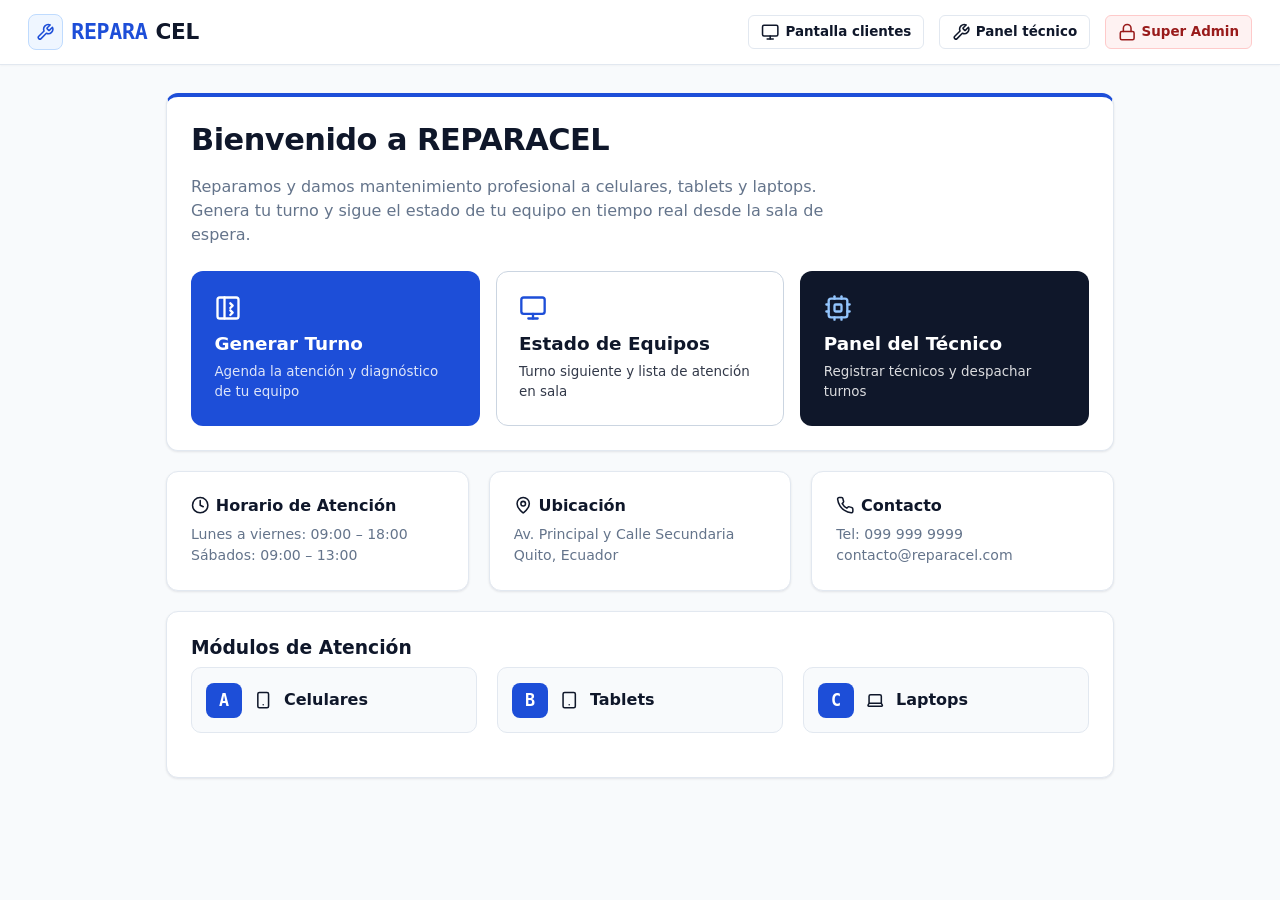
==== commit 2c4f5a31: "Inclusion de SuperAdmin y mejoras en pantalla de Estado de Equipos" ====
--- a/index.html
+++ b/index.html
@@ -15,7 +15,20 @@
       </span>
       <span>REPARA</span>CEL
     </a>
-    <span class="topbar-sub">Reparación y mantenimiento de equipos electrónicos</span>
+    <div class="topbar-right">
+      <a class="link-top" href="pantalla.html">
+        <svg class="ico-svg" viewBox="0 0 24 24" fill="none" stroke="currentColor" stroke-width="2" stroke-linecap="round" stroke-linejoin="round"><rect width="20" height="14" x="2" y="3" rx="2"/><line x1="8" x2="16" y1="21" y2="21"/><line x1="12" x2="12" y1="17" y2="21"/></svg>
+        <span>Pantalla clientes</span>
+      </a>
+      <a class="link-top" href="tecnico.html">
+        <svg class="ico-svg" viewBox="0 0 24 24" fill="none" stroke="currentColor" stroke-width="2" stroke-linecap="round" stroke-linejoin="round"><path d="M14.7 6.3a1 1 0 0 0 0 1.4l1.6 1.6a1 1 0 0 0 1.4 0l3.77-3.77a6 6 0 0 1-7.94 7.94l-6.91 6.91a2.12 2.12 0 0 1-3-3l6.91-6.91a6 6 0 0 1 7.94-7.94l-3.76 3.76z"/></svg>
+        <span>Panel técnico</span>
+      </a>
+      <a class="link-top admin-badge-link" href="admin.html">
+        <svg class="ico-svg" viewBox="0 0 24 24" fill="none" stroke="currentColor" stroke-width="2" stroke-linecap="round" stroke-linejoin="round"><rect width="18" height="11" x="3" y="11" rx="2" ry="2"/><path d="M7 11V7a5 5 0 0 1 10 0v4"/></svg>
+        <span>Super Admin</span>
+      </a>
+    </div>
   </header>
 
   <main class="container">
--- a/styles.css
+++ b/styles.css
@@ -159,6 +159,47 @@
   font-size: 0.8rem;
   font-weight: 600;
   font-family: monospace;
+}
+
+.chip.chip-manual {
+  background: #fffbeb;
+  color: #92400e;
+  border-color: #fde68a;
+}
+
+.chip.chip-sync {
+  background: #f0fdf4;
+  color: #166534;
+  border-color: #bbf7d0;
+  display: inline-flex;
+  align-items: center;
+  gap: 0.4rem;
+  transition: all 0.25s ease;
+}
+
+.sync-dot {
+  width: 7px;
+  height: 7px;
+  border-radius: 99px;
+  background: #16a34a;
+  display: inline-block;
+  animation: pulseDot 2s infinite ease-in-out;
+}
+
+@keyframes pulseDot {
+  0%, 100% { opacity: 1; transform: scale(1); }
+  50% { opacity: 0.35; transform: scale(0.8); }
+}
+
+.pulse-sync {
+  background: #dcfce7 !important;
+  border-color: #86efac !important;
+  box-shadow: 0 0 0 4px rgba(34, 197, 94, 0.22);
+}
+
+.modulo.modulo-llamando {
+  border-color: #93c5fd;
+  box-shadow: 0 4px 12px rgba(29, 78, 216, 0.12);
 }
 
 /* ---------- Layout Contenedores ---------- */
@@ -970,4 +1011,215 @@
 }
 
 .toast.show { opacity: 1; transform: translateX(-50%); }
-.toast.err { background: #991b1b; }+.toast.err { background: #991b1b; }
+
+/* ---------- Login & Autenticación ---------- */
+.login-card {
+  max-width: 440px;
+  margin: 3rem auto;
+  border: 1px solid var(--border);
+  box-shadow: 0 10px 25px -5px rgba(15, 23, 42, 0.08);
+}
+
+.login-head {
+  text-align: center;
+  margin-bottom: 1.5rem;
+}
+
+.login-ico {
+  display: inline-grid;
+  place-items: center;
+  width: 3.5rem;
+  height: 3.5rem;
+  border-radius: 12px;
+  background: #eff6ff;
+  border: 1px solid #bfdbfe;
+  color: var(--primary);
+  margin-bottom: 1rem;
+}
+
+.login-ico.admin-ico {
+  background: #fef2f2;
+  border-color: #fecaca;
+  color: #b91c1c;
+}
+
+.login-head h2 {
+  font-size: 1.4rem;
+  font-weight: 800;
+}
+
+.login-head p {
+  color: var(--muted);
+  font-size: 0.88rem;
+  margin: 0.35rem 0 0;
+}
+
+.login-footer {
+  margin-top: 1.5rem;
+  padding-top: 1rem;
+  border-top: 1px solid var(--border);
+  text-align: center;
+  font-size: 0.84rem;
+  color: var(--muted);
+}
+
+.login-footer a {
+  color: var(--primary);
+  font-weight: 700;
+  margin-left: 0.3rem;
+}
+
+.admin-badge-link {
+  background: #fef2f2;
+  border-color: #fecaca;
+  color: #991b1b;
+}
+
+.admin-badge-link:hover {
+  background: #fee2e2;
+}
+
+.btn-logout {
+  background: #f8fafc;
+  border-color: var(--border);
+  cursor: pointer;
+  color: #64748b;
+}
+
+.btn-logout:hover {
+  color: var(--danger);
+  border-color: #fca5a5;
+  background: #fef2f2;
+}
+
+.card-desc {
+  color: var(--muted);
+  font-size: 0.88rem;
+  margin: 0.2rem 0 0;
+}
+
+/* ---------- Nómina Super Admin ---------- */
+.lista-admin {
+  list-style: none;
+  padding: 0;
+  margin: 1rem 0 0;
+  display: grid;
+  gap: 0.75rem;
+}
+
+.admin-tec-item {
+  display: flex;
+  justify-content: space-between;
+  align-items: center;
+  padding: 0.9rem 1.1rem;
+  background: #f8fafc;
+  border: 1px solid var(--border);
+  border-radius: 8px;
+  gap: 1rem;
+}
+
+.admin-tec-item strong {
+  font-size: 0.96rem;
+  color: #0f172a;
+}
+
+.admin-tec-item small {
+  display: block;
+  color: var(--muted);
+  font-size: 0.8rem;
+  margin-top: 0.2rem;
+}
+
+.admin-tec-actions {
+  display: flex;
+  gap: 0.45rem;
+  shrink: 0;
+}
+
+.btn-sm {
+  border: 1px solid var(--border);
+  background: #ffffff;
+  padding: 0.35rem 0.75rem;
+  border-radius: 6px;
+  font-size: 0.78rem;
+  font-weight: 700;
+  cursor: pointer;
+  transition: 0.15s;
+}
+
+.btn-sm.btn-edit {
+  color: var(--primary);
+  border-color: #bfdbfe;
+  background: #eff6ff;
+}
+
+.btn-sm.btn-edit:hover {
+  background: #dbeafe;
+}
+
+.btn-sm.btn-del {
+  color: var(--danger);
+  border-color: #fecaca;
+  background: #fef2f2;
+}
+
+.btn-sm.btn-del:hover {
+  background: #fee2e2;
+}
+
+.mt-admin-box {
+  margin-top: 2rem;
+  padding-top: 1.5rem;
+  border-top: 1px solid var(--border);
+}
+
+.mt-admin-box h3 {
+  font-size: 0.95rem;
+  font-weight: 700;
+  margin-bottom: 0.75rem;
+}
+
+.form-pass-inline label {
+  margin-top: 0.7rem;
+}
+
+/* ---------- Modal de Edición ---------- */
+.modal-backdrop {
+  position: fixed;
+  inset: 0;
+  background: rgba(15, 23, 42, 0.45);
+  backdrop-filter: blur(2px);
+  display: grid;
+  place-items: center;
+  z-index: 100;
+  padding: 1rem;
+}
+
+.modal-card {
+  background: #ffffff;
+  border: 1px solid var(--border);
+  border-radius: var(--radius);
+  max-width: 480px;
+  width: 100%;
+  padding: 1.75rem;
+  box-shadow: 0 20px 25px -5px rgba(0, 0, 0, 0.1), 0 8px 10px -6px rgba(0, 0, 0, 0.1);
+}
+
+.modal-card h3 {
+  font-size: 1.25rem;
+  font-weight: 800;
+  margin-bottom: 1rem;
+  border-bottom: 1px solid var(--border);
+  padding-bottom: 0.5rem;
+}
+
+.modal-actions {
+  display: flex;
+  gap: 0.75rem;
+  margin-top: 1.25rem;
+}
+
+.modal-actions .btn {
+  flex: 1;
+}
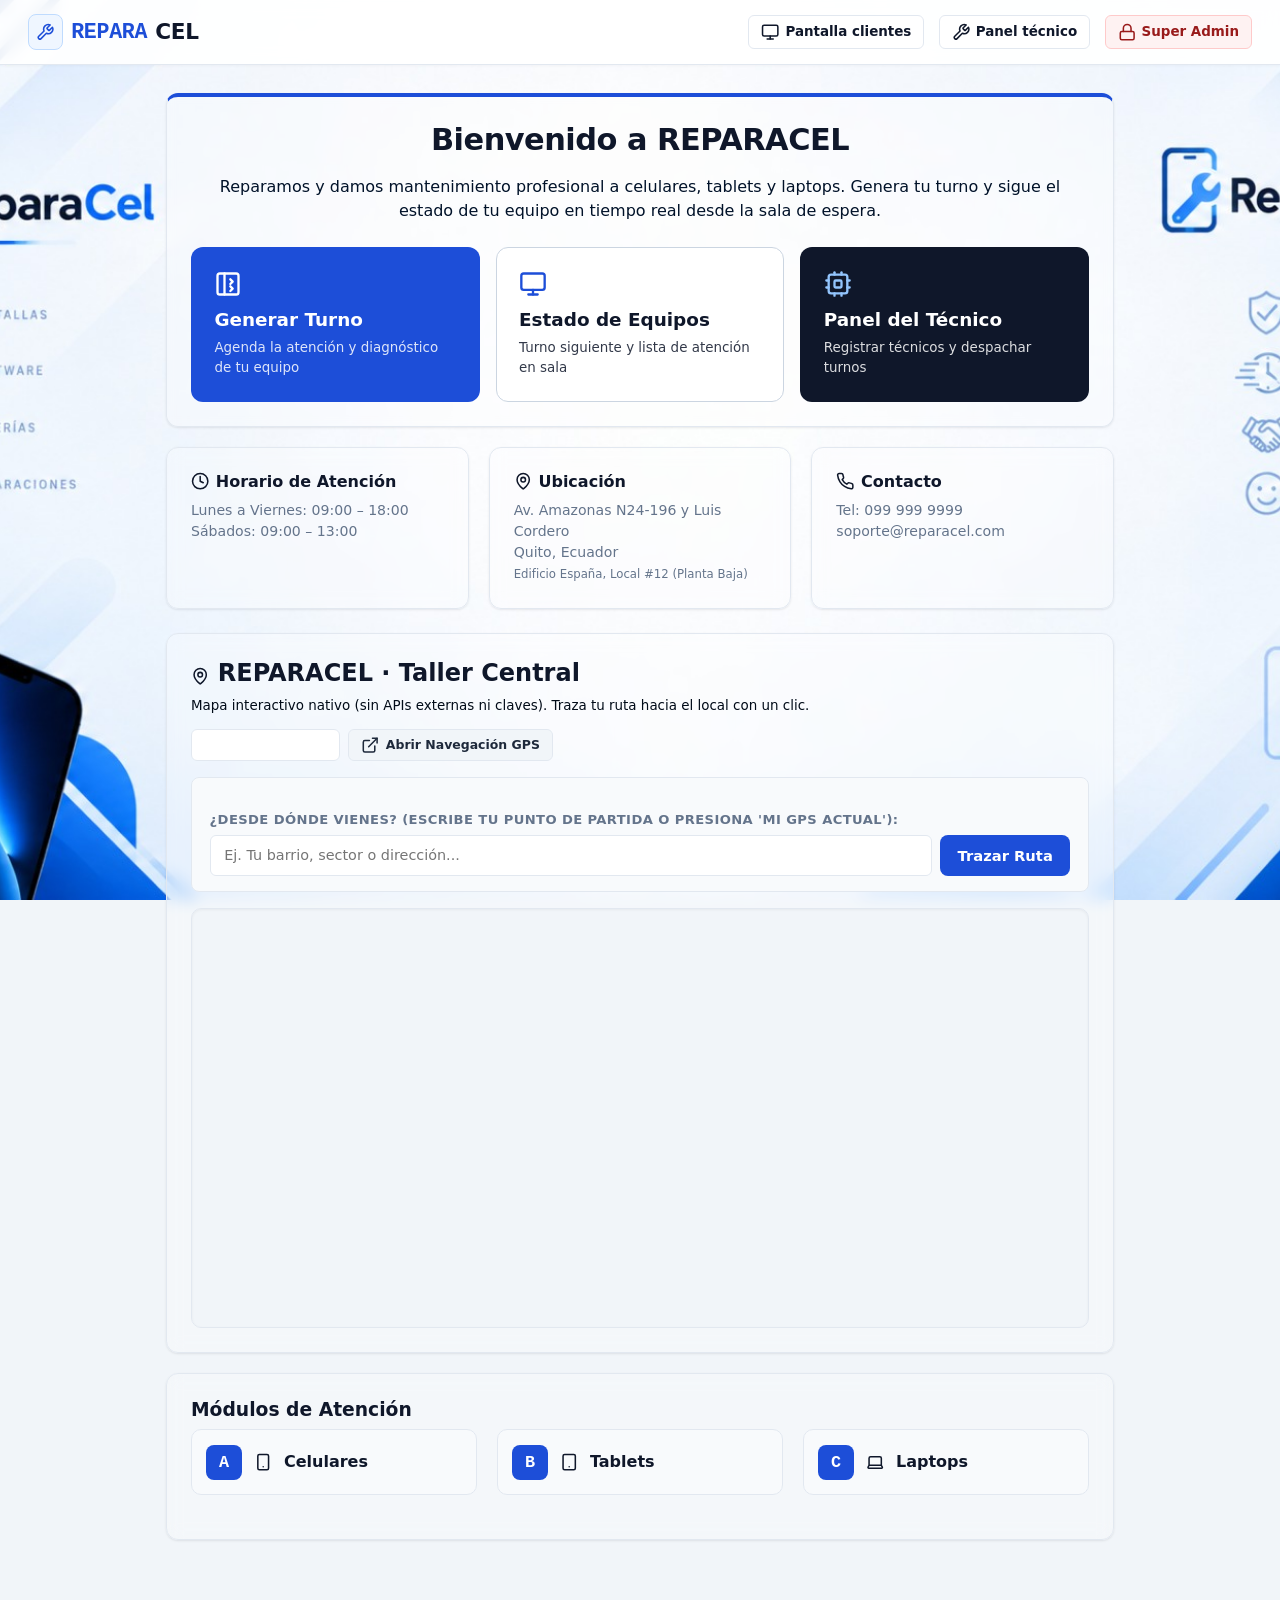
==== commit 3a70355b: "Implementacion de mapa interactivo y mejoras" ====
--- a/index.html
+++ b/index.html
@@ -65,7 +65,7 @@
             <svg class="ico-svg" viewBox="0 0 24 24" fill="none" stroke="currentColor" stroke-width="2" stroke-linecap="round" stroke-linejoin="round"><circle cx="12" cy="12" r="10"/><polyline points="12 6 12 12 16 14"/></svg>
             <span>Horario de Atención</span>
           </h3>
-          <p>Lunes a viernes: 09:00 – 18:00<br>Sábados: 09:00 – 13:00</p>
+          <p id="info-horario">Lunes a viernes: 09:00 – 18:00<br>Sábados: 09:00 – 13:00</p>
         </article>
 
         <article class="card info">
@@ -73,7 +73,7 @@
             <svg class="ico-svg" viewBox="0 0 24 24" fill="none" stroke="currentColor" stroke-width="2" stroke-linecap="round" stroke-linejoin="round"><path d="M20 10c0 4.993-5.539 10.193-7.399 11.799a1 1 0 0 1-1.202 0C9.539 20.193 4 14.993 4 10a8 8 0 0 1 16 0"/><circle cx="12" cy="10" r="3"/></svg>
             <span>Ubicación</span>
           </h3>
-          <p>Av. Principal y Calle Secundaria<br>Quito, Ecuador</p>
+          <p id="info-ubicacion">Av. Amazonas N24-196 y Luis Cordero<br>Quito, Ecuador</p>
         </article>
 
         <article class="card info">
@@ -81,9 +81,67 @@
             <svg class="ico-svg" viewBox="0 0 24 24" fill="none" stroke="currentColor" stroke-width="2" stroke-linecap="round" stroke-linejoin="round"><path d="M22 16.92v3a2 2 0 0 1-2.18 2 19.79 19.79 0 0 1-8.63-3.07 19.5 19.5 0 0 1-6-6 19.79 19.79 0 0 1-3.07-8.67A2 2 0 0 1 4.11 2h3a2 2 0 0 1 2 1.72 12.84 12.84 0 0 0 .7 2.81 2 2 0 0 1-.45 2.11L8.09 9.91a16 16 0 0 0 6 6l1.27-1.27a2 2 0 0 1 2.11-.45 12.84 12.84 0 0 0 2.81.7A2 2 0 0 1 22 16.92z"/></svg>
             <span>Contacto</span>
           </h3>
-          <p>Tel: 099 999 9999<br>contacto@reparacel.com</p>
+          <p id="info-contacto">Tel: 099 999 9999<br>soporte@reparacel.com</p>
         </article>
       </div>
+
+      <!-- ========== MAPA EMBEBIDO SIN APIS Y CÓMO LLEGAR ========== -->
+      <section class="card mapa-card">
+        <div class="card-head">
+          <div>
+            <h2>
+              <svg class="ico-svg" viewBox="0 0 24 24" fill="none" stroke="currentColor" stroke-width="2" stroke-linecap="round" stroke-linejoin="round"><path d="M20 10c0 4.993-5.539 10.193-7.399 11.799a1 1 0 0 1-1.202 0C9.539 20.193 4 14.993 4 10a8 8 0 0 1 16 0"/><circle cx="12" cy="10" r="3"/></svg>
+              <span id="mapa-titulo-local">Ubicación del Local & Taller</span>
+            </h2>
+            <p class="hint" id="mapa-subtitulo-local">Mapa interactivo nativo (sin APIs externas ni claves). Traza tu ruta hacia el local con un clic.</p>
+          </div>
+          <div class="mapa-top-actions">
+            <button class="btn btn-sm" id="btn-mi-gps" type="button">
+              <svg class="ico-svg" viewBox="0 0 24 24" fill="none" stroke="currentColor" stroke-width="2" stroke-linecap="round" stroke-linejoin="round"><polygon points="3 11 22 2 13 21 11 13 3 11"/></svg>
+              <span>Mi GPS Actual</span>
+            </button>
+            <a class="btn btn-sm secundario" id="btn-abrir-gmaps" href="#" target="_blank" rel="noopener noreferrer">
+              <svg class="ico-svg" viewBox="0 0 24 24" fill="none" stroke="currentColor" stroke-width="2" stroke-linecap="round" stroke-linejoin="round"><path d="M18 13v6a2 2 0 0 1-2 2H5a2 2 0 0 1-2-2V8a2 2 0 0 1 2-2h6"/><polyline points="15 3 21 3 21 9"/><line x1="10" x2="21" y1="14" y2="3"/></svg>
+              <span>Abrir Navegación GPS</span>
+            </a>
+          </div>
+        </div>
+
+        <!-- Barra de Trazado de Ruta Sin APIs -->
+        <div class="ruta-box">
+          <div class="ruta-inputs">
+            <div class="ruta-field">
+              <label for="input-origen-ruta">¿Desde dónde vienes? (Escribe tu punto de partida o presiona 'Mi GPS Actual'):</label>
+              <div class="ruta-input-row">
+                <input type="text" id="input-origen-ruta" placeholder="Ej. Tu barrio, sector o dirección...">
+                <button class="btn" id="btn-trazar-ruta" type="button">Trazar Ruta</button>
+                <button class="btn secundario" id="btn-limpiar-ruta" type="button" hidden>Restaurar</button>
+              </div>
+            </div>
+          </div>
+          <div class="ruta-stats" id="ruta-stats" hidden>
+            <div class="stat-pill"><span class="stat-label">Destino:</span> <strong id="stat-destino">REPARACEL</strong></div>
+            <div class="stat-pill" id="stat-distancia-wrap" hidden><span class="stat-label">Distancia aprox:</span> <strong id="stat-distancia">--</strong></div>
+            <div class="stat-pill" id="stat-tiempo-wrap" hidden><span class="stat-label">Tiempo aprox:</span> <strong id="stat-tiempo">--</strong></div>
+            <a class="btn btn-sm" id="btn-link-gps-directo" href="#" target="_blank" rel="noopener noreferrer" style="background:#15803d;color:#fff;">
+              Iniciar Ruta en Google Maps / Waze
+            </a>
+          </div>
+        </div>
+
+        <!-- Contenedor del Mapa Embebido sin API -->
+        <div class="mapa-container">
+          <iframe
+            id="mapa-iframe"
+            class="mapa-iframe"
+            title="Mapa del Local"
+            loading="lazy"
+            allowfullscreen
+            referrerpolicy="no-referrer-when-downgrade"
+            src="https://www.openstreetmap.org/export/embed.html?bbox=-78.5027%2C-0.2088%2C-78.4867%2C-0.1988&layer=mapnik&marker=-0.2038%2C-78.4947"
+          ></iframe>
+        </div>
+      </section>
 
       <div class="card">
         <h3>Módulos de Atención</h3>
--- a/styles.css
+++ b/styles.css
@@ -42,10 +42,16 @@
 body {
   margin: 0;
   font-family: "Plus Jakarta Sans", "Segoe UI", system-ui, -apple-system, Roboto, sans-serif;
-  background: var(--bg);
+  background-color: #f1f5f9;
+  background-image: url('img/fondo.jpeg');
+  background-repeat: no-repeat;
+  background-position: center top;
+  background-size: cover;
+  background-attachment: fixed;
   color: var(--text);
   line-height: 1.5;
   -webkit-font-smoothing: antialiased;
+  min-height: 100vh;
 }
 
 [hidden] { display: none !important; }
@@ -74,10 +80,12 @@
   flex-wrap: wrap;
   gap: 0.75rem;
   padding: 0.9rem 1.75rem;
-  background: #ffffff;
+  background: rgba(255, 255, 255, 0.92);
+  backdrop-filter: blur(8px);
+  -webkit-backdrop-filter: blur(8px);
   border-bottom: 1px solid var(--border);
   color: var(--text);
-  box-shadow: 0 1px 2px rgba(0,0,0,0.03);
+  box-shadow: 0 1px 3px rgba(0,0,0,0.03);
 }
 
 .brand {
@@ -214,7 +222,9 @@
 }
 
 .card {
-  background: var(--card);
+  background: rgba(255, 255, 255, 0.247);
+  backdrop-filter: blur(8px);
+  -webkit-backdrop-filter: blur(8px);
   border: 1px solid var(--border);
   border-radius: var(--radius);
   box-shadow: var(--shadow);
@@ -262,18 +272,25 @@
 /* ---------- Portada (Hero) ---------- */
 .hero {
   border-top: 4px solid var(--primary);
+  background: rgba(255, 255, 255, 0.253);
+  backdrop-filter: blur(4px);
+  -webkit-backdrop-filter: blur(4px);
 }
 
 .hero h1 {
   font-size: 1.9rem;
   font-weight: 800;
   letter-spacing: -0.5px;
+  text-align: center;
+
 }
 
 .hero p {
-  color: var(--muted);
-  max-width: 65ch;
+  color: #011229;
+  max-width: 100ch;
   font-size: 1rem;
+  text-align: center;
+
 }
 
 .acciones {
@@ -474,7 +491,7 @@
 }
 
 .hint {
-  color: var(--muted);
+  color: #010b18;
   font-size: 0.84rem;
   margin: 0.5rem 0 0;
 }
@@ -1094,7 +1111,7 @@
 }
 
 .card-desc {
-  color: var(--muted);
+  color: #020a14
   font-size: 0.88rem;
   margin: 0.2rem 0 0;
 }
@@ -1222,4 +1239,136 @@
 
 .modal-actions .btn {
   flex: 1;
+}
+
+/* ---------- Mapa Interactivo y Trazado de Rutas ---------- */
+.mapa-card {
+  margin-top: 1.5rem;
+  overflow: hidden;
+  background: rgba(255, 255, 255, 0.253);
+}
+
+.mapa-container {
+  width: 100%;
+  height: 420px;
+  border-radius: 10px;
+  border: 1px solid var(--border);
+  box-shadow: inset 0 1px 3px rgba(0, 0, 0, 0.05);
+  z-index: 10;
+  background: #f1f5f9;
+  overflow: hidden;
+  position: relative;
+}
+
+.mapa-iframe {
+  width: 100%;
+  height: 100%;
+  border: 0;
+  display: block;
+}
+
+.mapa-top-actions {
+  display: flex;
+  gap: 0.5rem;
+  flex-wrap: wrap;
+  align-items: center;
+}
+
+.ruta-box {
+  background: #f8fafc;
+  border: 1px solid var(--border);
+  border-radius: 8px;
+  padding: 0.9rem 1.1rem;
+  margin-bottom: 1rem;
+  display: flex;
+  flex-direction: column;
+  gap: 0.75rem;
+}
+
+.ruta-inputs {
+  display: flex;
+  flex-direction: column;
+  gap: 0.5rem;
+}
+
+.ruta-field label {
+  display: block;
+  font-size: 0.82rem;
+  font-weight: 700;
+  color: var(--muted);
+  text-transform: uppercase;
+  letter-spacing: 0.4px;
+  margin-bottom: 0.35rem;
+}
+
+.ruta-input-row {
+  display: flex;
+  gap: 0.5rem;
+  flex-wrap: wrap;
+}
+
+.ruta-input-row input {
+  flex: 1;
+  min-width: 260px;
+  padding: 0.55rem 0.85rem;
+  border-radius: 6px;
+  border: 1px solid var(--border);
+  font-size: 0.9rem;
+  background: #ffffff;
+}
+
+.ruta-input-row .btn {
+  width: auto;
+  margin-top: 0;
+  padding: 0.55rem 1.1rem;
+}
+
+.ruta-stats {
+  display: flex;
+  align-items: center;
+  gap: 0.75rem;
+  flex-wrap: wrap;
+  padding-top: 0.5rem;
+  border-top: 1px solid var(--border);
+}
+
+.stat-pill {
+  display: inline-flex;
+  align-items: center;
+  gap: 0.35rem;
+  padding: 0.3rem 0.75rem;
+  border-radius: 6px;
+  background: #eff6ff;
+  border: 1px solid #bfdbfe;
+  color: #1e40af;
+  font-size: 0.84rem;
+  font-family: monospace;
+}
+
+.grid-2-inline {
+  display: grid;
+  grid-template-columns: 1fr 1fr;
+  gap: 0.75rem;
+}
+
+@media (max-width: 640px) {
+  .grid-2-inline {
+    grid-template-columns: 1fr;
+  }
+  .mapa-container {
+    height: 320px;
+  }
+}
+
+/* Custom Marker Styling for Leaflet */
+.leaflet-popup-content-wrapper {
+  border-radius: 8px !important;
+  box-shadow: var(--shadow-lg) !important;
+  font-family: "Plus Jakarta Sans", sans-serif !important;
+}
+
+.leaflet-popup-content {
+  margin: 0.85rem 1rem !important;
+  font-size: 0.85rem !important;
+  line-height: 1.4 !important;
 }
